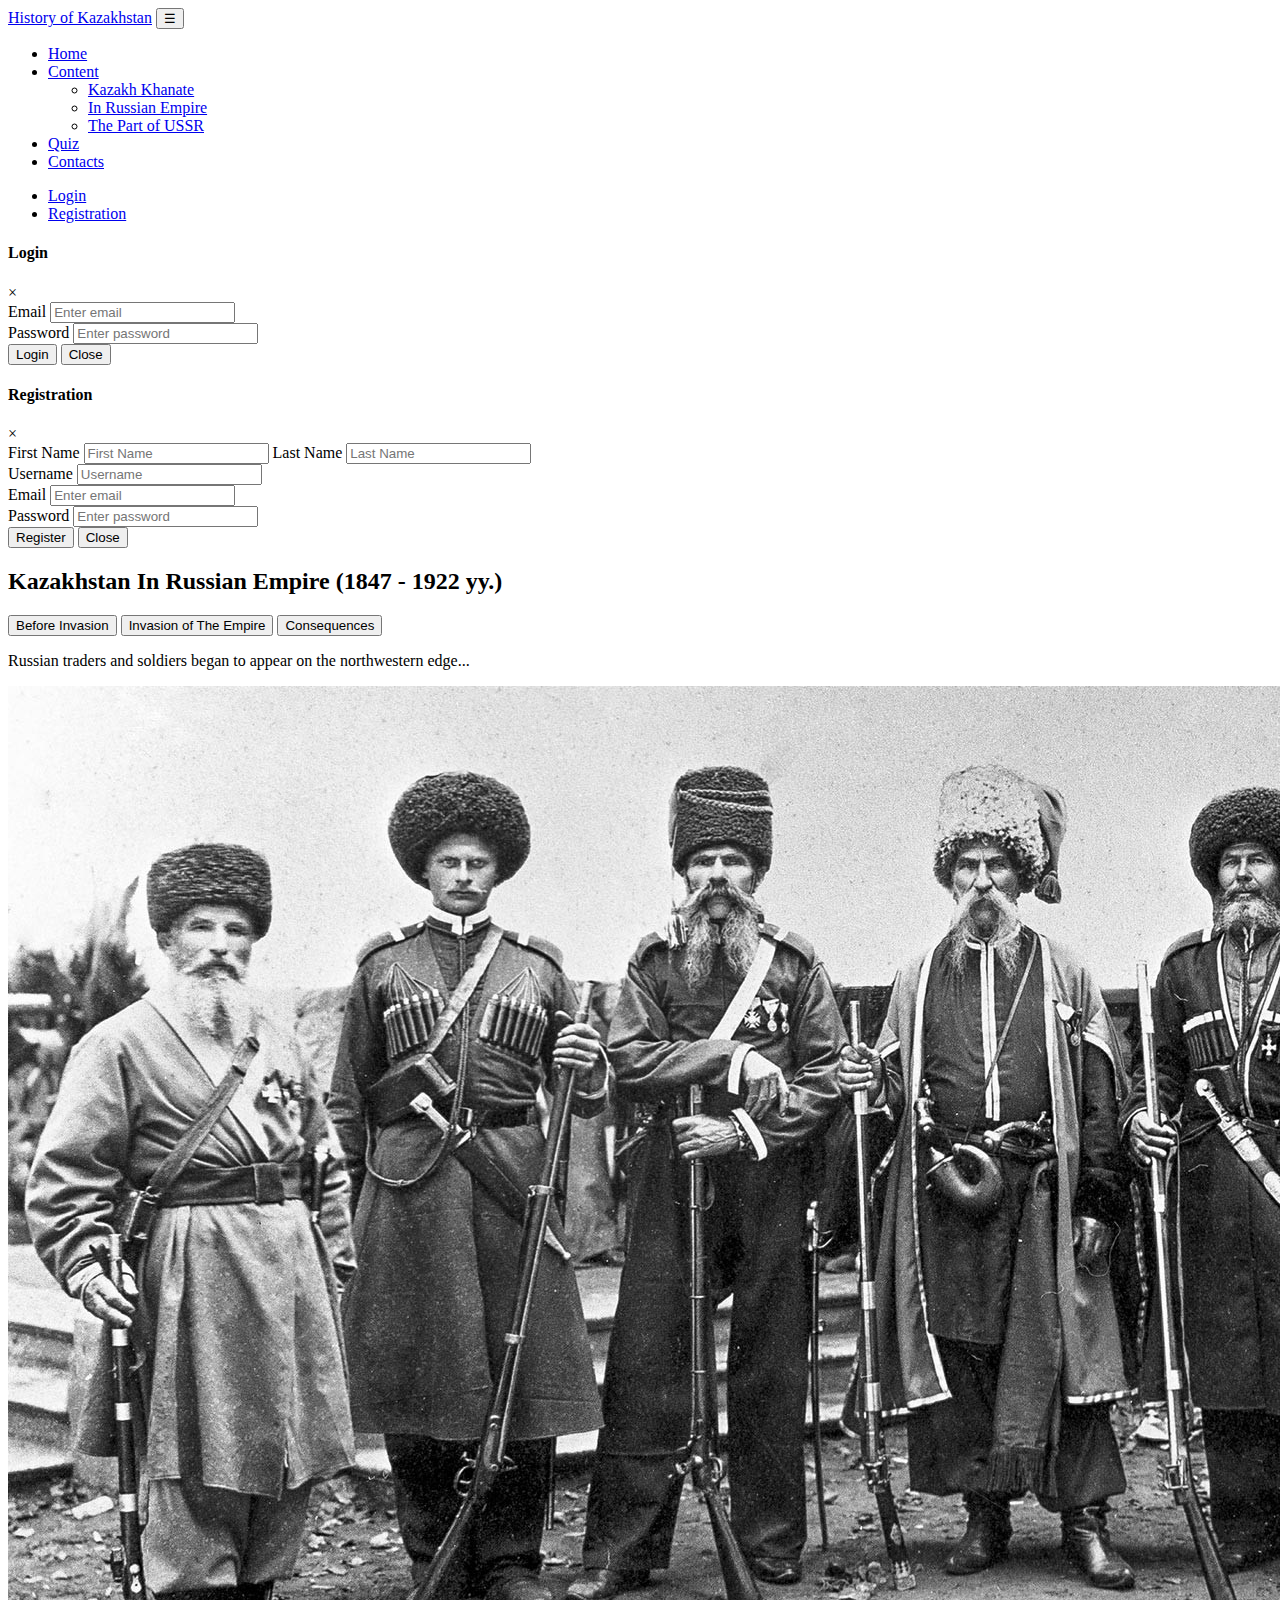
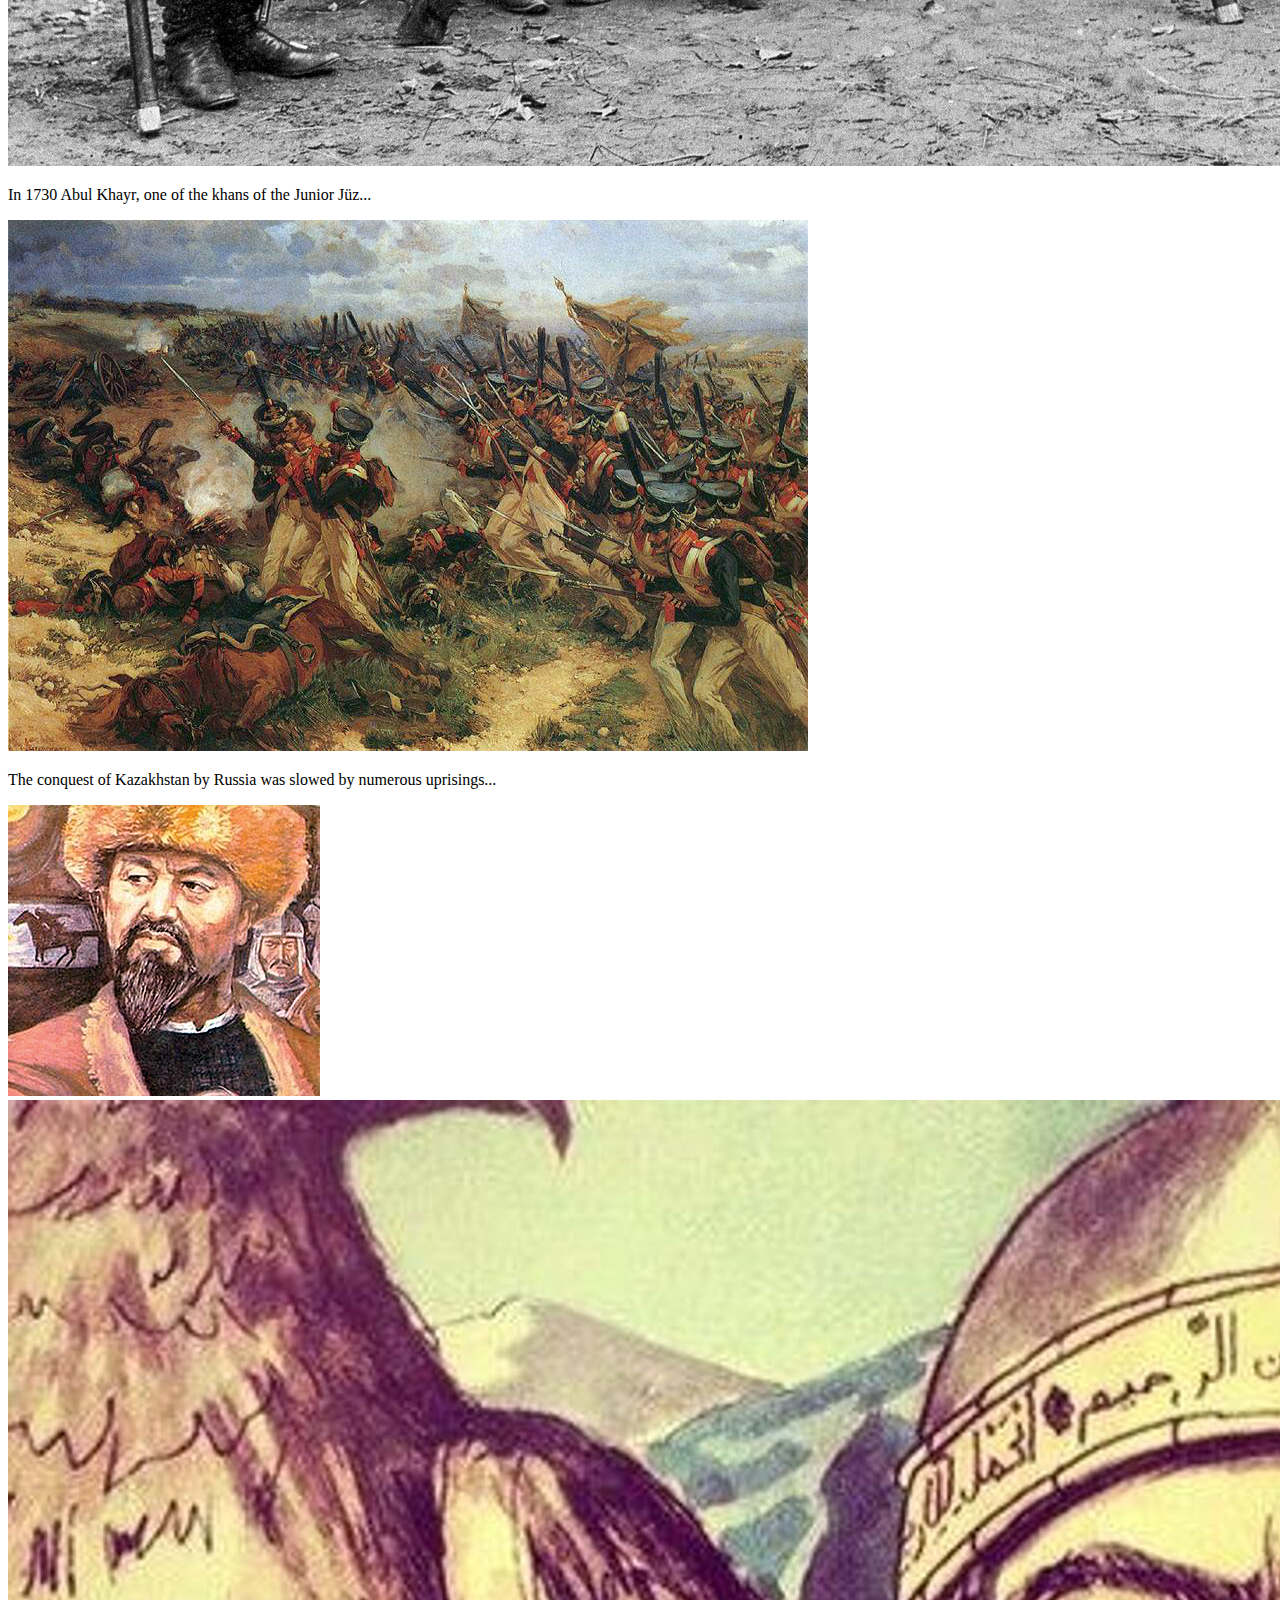
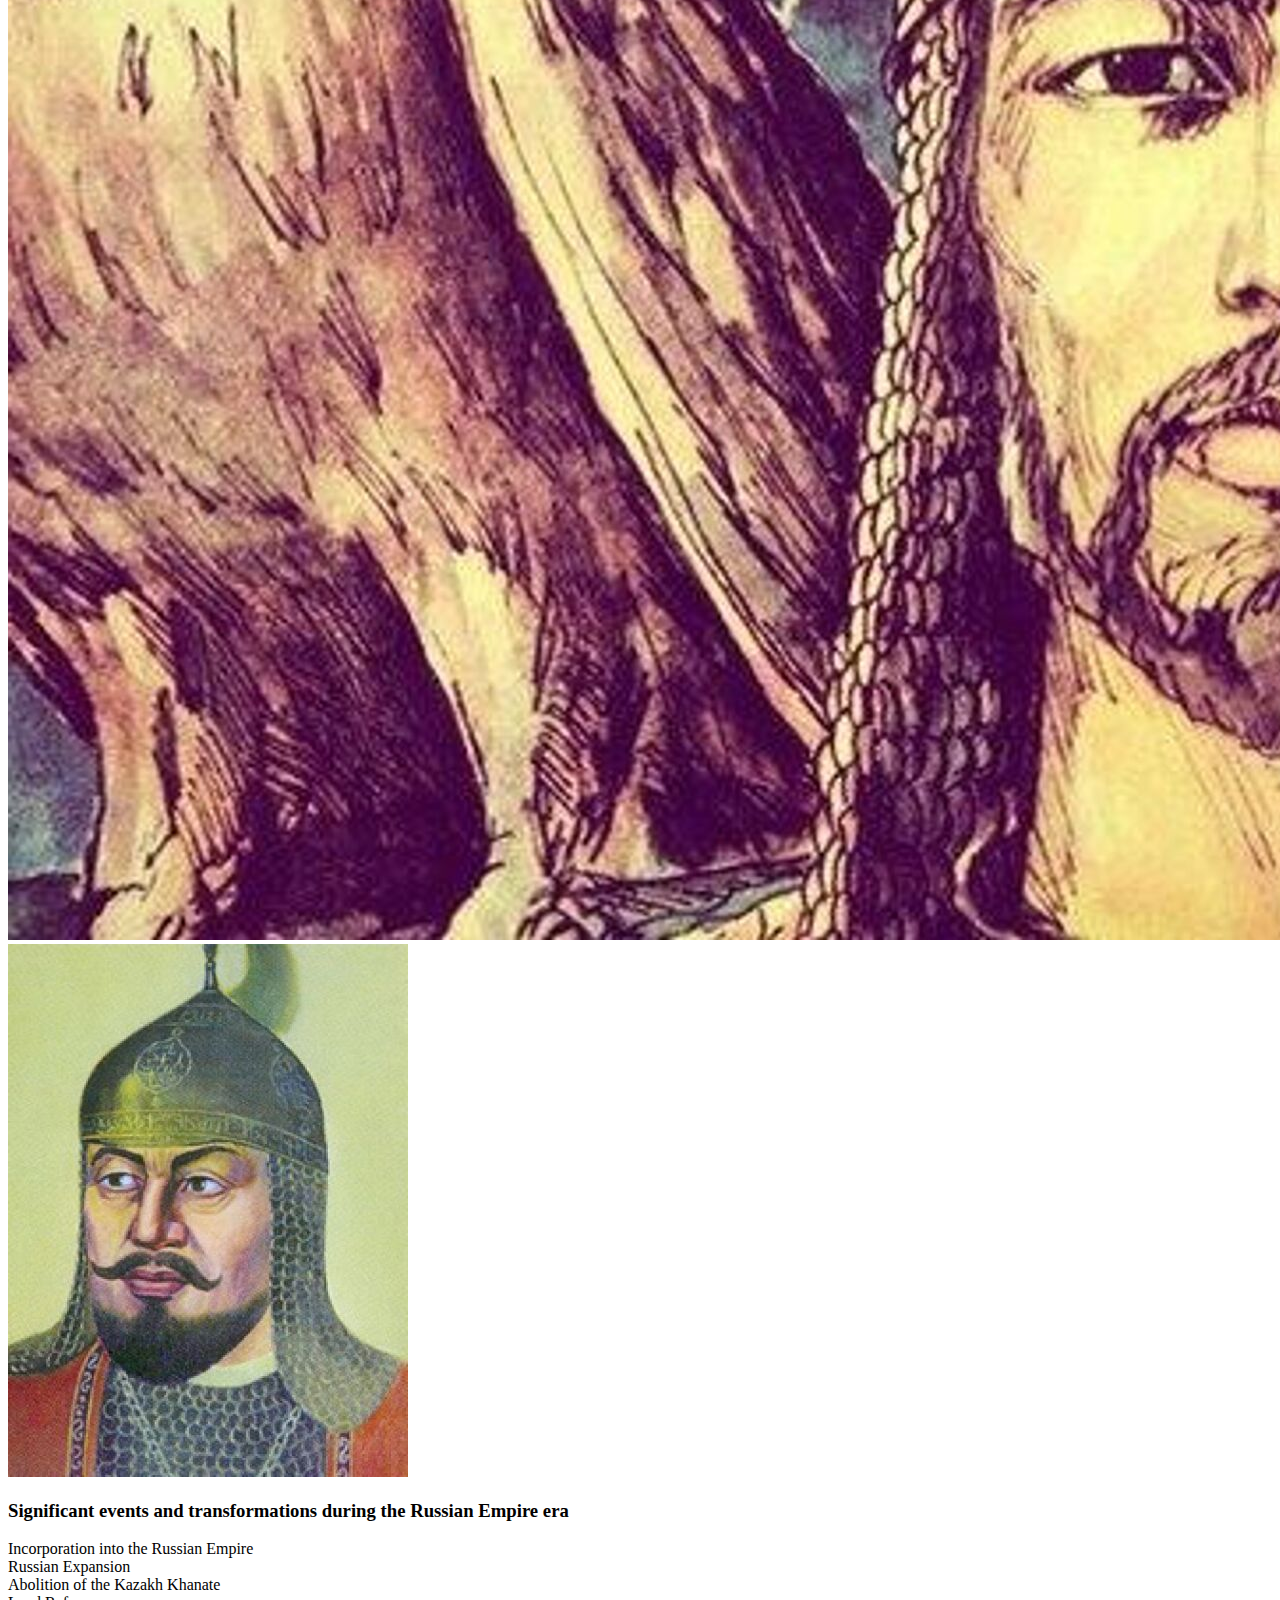
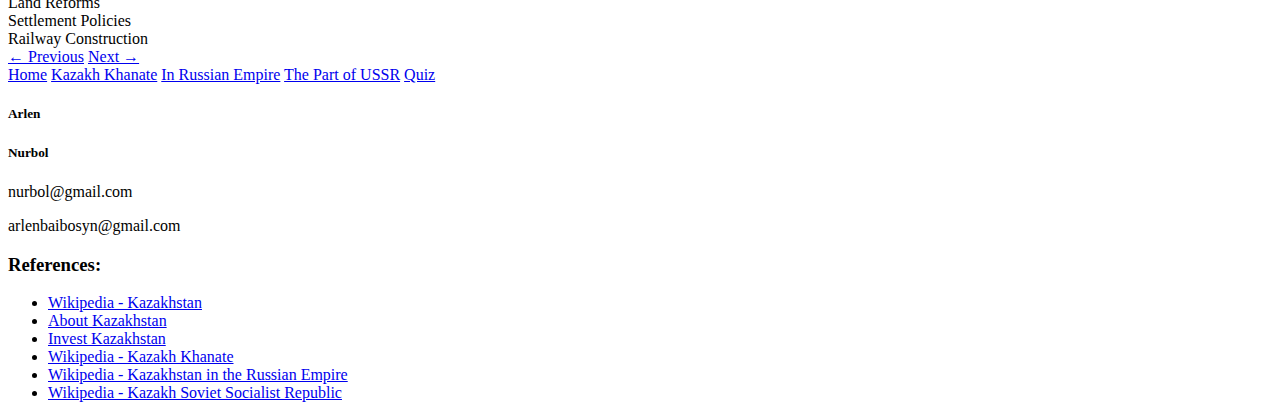
==== final_project/AITY-Web_FrontEnd-Final_Project-main/inRussianEmpire.html @ cf8a4449 "Add files via upload" ====
<!DOCTYPE html>
<html lang="en">
  <head>
    <meta charset="UTF-8" />
    <meta name="viewport" content="width=device-width, initial-scale=1.0" />
    <link rel="stylesheet" href="style.css" />
    <link rel="icon" href="media/img/favicon.png" type="image/ico" />
    <title>In Russian Empire</title>
  </head>
  <body>
    <nav class="navbar">
      <div class="container">
        <a class="navbar-brand" href="index.html">History of Kazakhstan</a>
        <button class="navbar-toggler" onclick="toggleNav()">☰</button>
        <div class="navbar-collapse" id="navbarNav">
          <ul class="navbar-nav">
            <li><a href="index.html">Home</a></li>
            <li class="dropdown">
              <a href="#" class="dropdown-toggle" onclick="toggleDropdown()"
                >Content</a
              >
              <ul class="dropdown-menu">
                <li><a href="kazakhKhanate.html">Kazakh Khanate</a></li>
                <li>
                  <a href="inRussianEmpire.html" class="active"
                    >In Russian Empire</a
                  >
                </li>
                <li><a href="partOfUSSR.html">The Part of USSR</a></li>
              </ul>
            </li>
            <li><a href="quiz.html">Quiz</a></li>
            <li><a href="#contact">Contacts</a></li>
          </ul>
          <ul class="navbar-nav">
            <li><a href="#" onclick="openModal('loginModal')">Login</a></li>
            <li>
              <a href="#" onclick="openModal('registerModal')">Registration</a>
            </li>
          </ul>
        </div>
      </div>
    </nav>

    <!-- Login Modal -->
    <div class="modal" id="loginModal">
      <div class="modal-content">
        <div class="modal-header">
          <h4>Login</h4>
          <span class="close" onclick="closeModal('loginModal')">&times;</span>
        </div>
        <form>
          <div class="modal-body">
            <div class="form-group">
              <label for="email">Email</label>
              <input type="text" id="email" placeholder="Enter email" />
            </div>
            <div class="form-group">
              <label for="pwd">Password</label>
              <input type="password" id="pwd" placeholder="Enter password" />
            </div>
          </div>
          <div class="modal-footer">
            <input type="submit" value="Login" class="btn-primary" />
            <button
              type="button"
              class="btn-danger"
              onclick="closeModal('loginModal')"
            >
              Close
            </button>
          </div>
        </form>
      </div>
    </div>

    <!-- Registration Modal -->
    <div class="modal" id="registerModal">
      <div class="modal-content">
        <div class="modal-header">
          <h4>Registration</h4>
          <span class="close" onclick="closeModal('registerModal')"
            >&times;</span
          >
        </div>
        <form>
          <div class="modal-body">
            <div class="form-group">
              <label>First Name</label>
              <input type="text" placeholder="First Name" />
              <label>Last Name</label>
              <input type="text" placeholder="Last Name" />
            </div>
            <div class="form-group">
              <label>Username</label>
              <input type="text" placeholder="Username" />
            </div>
            <div class="form-group">
              <label for="email">Email</label>
              <input type="text" id="email" placeholder="Enter email" />
            </div>
            <div class="form-group">
              <label for="pwd">Password</label>
              <input type="password" id="pwd" placeholder="Enter password" />
            </div>
          </div>
          <div class="modal-footer">
            <input type="submit" value="Register" class="btn-primary" />
            <button
              type="button"
              class="btn-danger"
              onclick="closeModal('registerModal')"
            >
              Close
            </button>
          </div>
        </form>
      </div>
    </div>

    <section class="content-section">
      <h2>Kazakhstan In Russian Empire (1847 - 1922 yy.)</h2>
      <div class="tabs">
        <button
          class="tab-button active"
          onclick="openTab(event, 'beforeInvasion')"
        >
          Before Invasion
        </button>
        <button
          class="tab-button"
          onclick="openTab(event, 'invasionOfTheEmpire')"
        >
          Invasion of The Empire
        </button>
        <button class="tab-button" onclick="openTab(event, 'consequences')">
          Consequences
        </button>
      </div>
      <div id="beforeInvasion" class="tab-content active">
        <p>
          Russian traders and soldiers began to appear on the northwestern
          edge...
        </p>
        <img src="media/img/cossacks.jpg" alt="Cossacks" />
      </div>
      <div id="invasionOfTheEmpire" class="tab-content">
        <p>In 1730 Abul Khayr, one of the khans of the Junior Jüz...</p>
        <img
          src="media/img/soldiers in russian empire.jpg"
          alt="Soldiers in Russian Empire"
        />
      </div>
      <div id="consequences" class="tab-content">
        <p>
          The conquest of Kazakhstan by Russia was slowed by numerous
          uprisings...
        </p>
        <div class="gallery">
          <img src="media/img/Isatay Taymanuly.png" alt="Isatay Taymanuly" />
          <img
            src="media/img/Makhambet Utemisuly.jpg"
            alt="Makhambet Utemisuly"
          />
          <img src="media/img/Eset Kotibaruli.jpg" alt="Eset Kotibaruli" />
        </div>
      </div>
      <div class="events">
        <h3>
          Significant events and transformations during the Russian Empire era
        </h3>
        <div class="event-card">Incorporation into the Russian Empire</div>
        <div class="event-card">Russian Expansion</div>
        <div class="event-card">Abolition of the Kazakh Khanate</div>
        <div class="event-card">Land Reforms</div>
        <div class="event-card">Settlement Policies</div>
        <div class="event-card">Railway Construction</div>
      </div>
      <div class="navigation-buttons">
        <a href="kazakhKhanate.html" class="btn">← Previous</a>
        <a href="partOfUSSR.html" class="btn">Next →</a>
      </div>
    </section>

    <footer>
      <div class="footer-content">
        <div class="nav-links">
          <a href="index.html">Home</a>
          <a href="kazakhKhanate.html">Kazakh Khanate</a>
          <a href="inRussianEmpire.html" class="active">In Russian Empire</a>
          <a href="partOfUSSR.html">The Part of USSR</a>
          <a href="quiz.html">Quiz</a>
        </div>
        <div class="contacts">
          <h5>Arlen</h5>
          <h5>Nurbol</h5>
          <p>nurbol@gmail.com</p>
          <p>arlenbaibosyn@gmail.com</p>
        </div>
        <div class="social-media">
          <a href="#" class="fa fa-facebook"></a>
          <a href="#" class="fa fa-twitter"></a>
          <a href="#" class="fa fa-instagram"></a>
          <a href="#" class="fa fa-reddit"></a>
        </div>
      </div>
      <div class="references">
        <h3>References:</h3>
        <ul>
          <li>
            <a href="https://en.wikipedia.org/wiki/Kazakhstan"
              >Wikipedia - Kazakhstan</a
            >
          </li>
          <li>
            <a href="https://aboutkazakhstan.com/about-kazakhstan-history"
              >About Kazakhstan</a
            >
          </li>
          <li>
            <a href="https://invest.gov.kz/ru/about-kazakhstan/info/"
              >Invest Kazakhstan</a
            >
          </li>
          <li>
            <a href="https://en.wikipedia.org/wiki/Kazakh_Khanate"
              >Wikipedia - Kazakh Khanate</a
            >
          </li>
          <li>
            <a
              href="https://en.wikipedia.org/wiki/Kazakhstan_in_the_Russian_Empire"
              >Wikipedia - Kazakhstan in the Russian Empire</a
            >
          </li>
          <li>
            <a
              href="https://en.wikipedia.org/wiki/Kazakh_Soviet_Socialist_Republic"
              >Wikipedia - Kazakh Soviet Socialist Republic</a
            >
          </li>
        </ul>
      </div>
    </footer>

    <script>
      function toggleNav() {
        const nav = document.getElementById("navbarNav");
        nav.classList.toggle("show");
      }

      function openModal(modalId) {
        document.getElementById(modalId).style.display = "block";
      }

      function closeModal(modalId) {
        document.getElementById(modalId).style.display = "none";
      }

      function toggleDropdown() {
        const dropdown = document.querySelector(".dropdown-menu");
        dropdown.classList.toggle("show");
      }

      function openTab(event, tabName) {
        const tabContents = document.querySelectorAll(".tab-content");
        tabContents.forEach((tab) => tab.classList.remove("active"));

        const tabButtons = document.querySelectorAll(".tab-button");
        tabButtons.forEach((button) => button.classList.remove("active"));

        document.getElementById(tabName).classList.add("active");
        event.currentTarget.classList.add("active");
      }
    </script>
  </body>
</html>
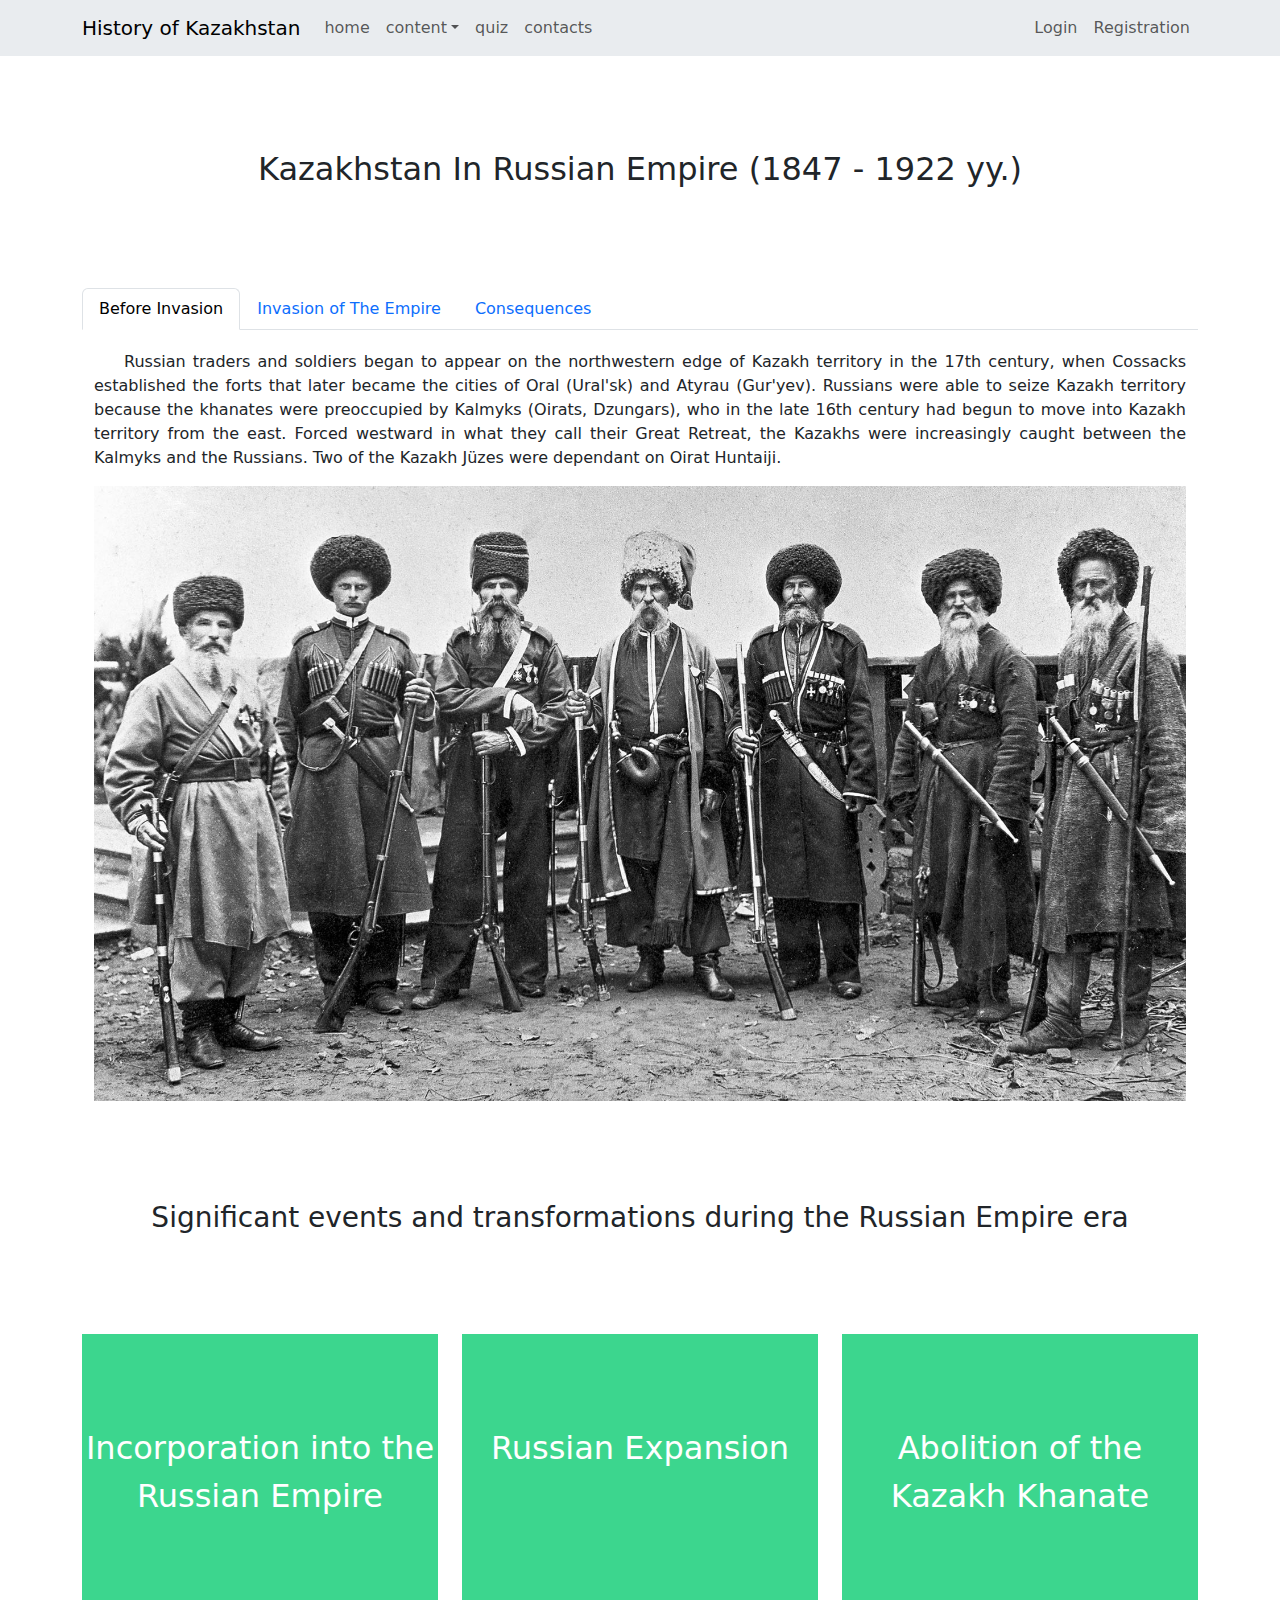
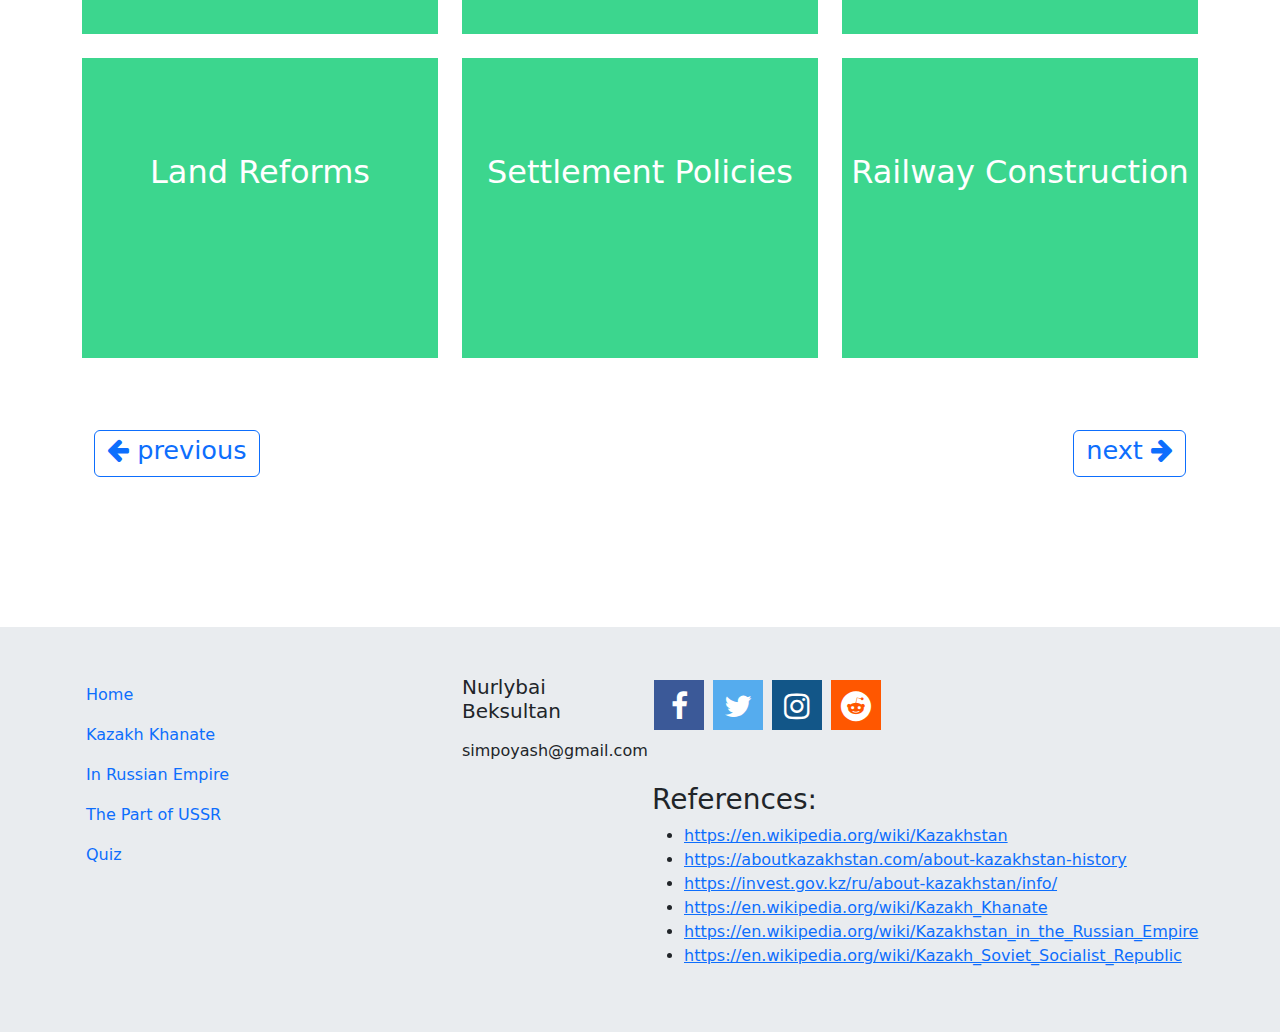
==== commit 2e48d6c8: "Add files via upload" ====
--- a/final_project/AITY-Web_FrontEnd-Final_Project-main/inRussianEmpire.html
+++ b/final_project/AITY-Web_FrontEnd-Final_Project-main/inRussianEmpire.html
@@ -1,277 +1,512 @@
 <!DOCTYPE html>
 <html lang="en">
-  <head>
-    <meta charset="UTF-8" />
-    <meta name="viewport" content="width=device-width, initial-scale=1.0" />
-    <link rel="stylesheet" href="style.css" />
-    <link rel="icon" href="media/img/favicon.png" type="image/ico" />
-    <title>In Russian Empire</title>
-  </head>
-  <body>
-    <nav class="navbar">
-      <div class="container">
-        <a class="navbar-brand" href="index.html">History of Kazakhstan</a>
-        <button class="navbar-toggler" onclick="toggleNav()">☰</button>
-        <div class="navbar-collapse" id="navbarNav">
-          <ul class="navbar-nav">
-            <li><a href="index.html">Home</a></li>
-            <li class="dropdown">
-              <a href="#" class="dropdown-toggle" onclick="toggleDropdown()"
-                >Content</a
-              >
-              <ul class="dropdown-menu">
-                <li><a href="kazakhKhanate.html">Kazakh Khanate</a></li>
-                <li>
-                  <a href="inRussianEmpire.html" class="active"
-                    >In Russian Empire</a
-                  >
-                </li>
-                <li><a href="partOfUSSR.html">The Part of USSR</a></li>
-              </ul>
-            </li>
-            <li><a href="quiz.html">Quiz</a></li>
-            <li><a href="#contact">Contacts</a></li>
-          </ul>
-          <ul class="navbar-nav">
-            <li><a href="#" onclick="openModal('loginModal')">Login</a></li>
-            <li>
-              <a href="#" onclick="openModal('registerModal')">Registration</a>
-            </li>
-          </ul>
-        </div>
-      </div>
-    </nav>
+	<head>
+		<meta charset="UTF-8" />
+		<meta name="viewport" content="width=device-width, initial-scale=1.0" />
+		<link
+			href="https://cdn.jsdelivr.net/npm/bootstrap@5.3.1/dist/css/bootstrap.min.css"
+			rel="stylesheet"
+		/>
+		<script src="https://cdn.jsdelivr.net/npm/bootstrap@5.3.1/dist/js/bootstrap.bundle.min.js"></script>
+		<link
+			rel="stylesheet"
+			href="https://cdnjs.cloudflare.com/ajax/libs/font-awesome/4.7.0/css/font-awesome.min.css"
+		/>
+		<script src="https://ajax.googleapis.com/ajax/libs/jquery/3.7.1/jquery.min.js"></script>
+		<link rel="stylesheet" href="media/inRussianEmpire.css" />
+		<link rel="icon" href="media/img/favicon.png" type="image/ico" />
+		<title>In Russian Empire</title>
+	</head>
+	<body>
+		<nav class="navbar fixed-top navbar-expand-lg bg-body-secondary">
+			<div class="container">
+				<a class="navbar-brand" href="index.html">History of Kazakhstan</a>
+				<button
+					class="navbar-toggler"
+					type="button"
+					data-bs-toggle="collapse"
+					data-bs-target="#navbarNav"
+				>
+					<span class="navbar-toggler-icon"></span>
+				</button>
+				<div
+					class="collapse navbar-collapse justify-content-between"
+					id="navbarNav"
+				>
+					<ul class="navbar-nav">
+						<li class="nav-item">
+							<a class="nav-link" href="index.html">home</a>
+						</li>
+						<li class="nav-item dropdown">
+							<a
+								class="nav-link dropdown-toggle"
+								href=""
+								data-bs-toggle="dropdown"
+								>content</a
+							>
+							<ul class="dropdown-menu">
+								<li>
+									<a class="dropdown-item" href="kazakhKhanate.html"
+										>Kazakh Khanate</a
+									>
+								</li>
+								<li><hr class="dropdown-divider" /></li>
+								<li>
+									<a class="dropdown-item active" href="inRussianEmpire.html"
+										>In Russian Empire</a
+									>
+								</li>
+								<li><hr class="dropdown-divider" /></li>
+								<li>
+									<a class="dropdown-item" href="partOfUSSR.html"
+										>The Part of USSR</a
+									>
+								</li>
+							</ul>
+						</li>
+						<li class="nav-item">
+							<a class="nav-link" href="quiz.html">quiz</a>
+						</li>
+						<li class="nav-item">
+							<a class="nav-link" href="#contact">contacts</a>
+						</li>
+					</ul>
+					<ul class="navbar-nav">
+						<li class="nav-item">
+							<a
+								class="nav-link"
+								data-bs-toggle="modal"
+								data-bs-target="#loginModal"
+								href="#"
+								>Login</a
+							>
+						</li>
+						<li class="nav-item">
+							<a
+								class="nav-link"
+								data-bs-toggle="modal"
+								data-bs-target="#registerModal"
+								href="#"
+								>Registration</a
+							>
+						</li>
+					</ul>
+				</div>
+			</div>
+		</nav>
+		<div class="modal fade" id="loginModal">
+			<div class="modal-dialog">
+				<div class="modal-content">
+					<div class="modal-header">
+						<h4 class="modal-title">Login</h4>
+						<button
+							type="button"
+							class="btn-close"
+							data-bs-dismiss="modal"
+						></button>
+					</div>
+					<form>
+						<div class="modal-body">
+							<div class="form-floating mb-3 mt-3">
+								<input
+									type="text"
+									class="form-control"
+									id="email"
+									placeholder="Enter email"
+									name="email"
+								/>
+								<label for="email">Email</label>
+							</div>
+							<div class="form-floating mt-3 mb-3">
+								<input
+									type="text"
+									class="form-control"
+									id="pwd"
+									placeholder="Enter password"
+									name="pswd"
+								/>
+								<label for="pwd">Password</label>
+							</div>
+						</div>
 
-    <!-- Login Modal -->
-    <div class="modal" id="loginModal">
-      <div class="modal-content">
-        <div class="modal-header">
-          <h4>Login</h4>
-          <span class="close" onclick="closeModal('loginModal')">&times;</span>
-        </div>
-        <form>
-          <div class="modal-body">
-            <div class="form-group">
-              <label for="email">Email</label>
-              <input type="text" id="email" placeholder="Enter email" />
-            </div>
-            <div class="form-group">
-              <label for="pwd">Password</label>
-              <input type="password" id="pwd" placeholder="Enter password" />
-            </div>
-          </div>
-          <div class="modal-footer">
-            <input type="submit" value="Login" class="btn-primary" />
-            <button
-              type="button"
-              class="btn-danger"
-              onclick="closeModal('loginModal')"
-            >
-              Close
-            </button>
-          </div>
-        </form>
-      </div>
-    </div>
+						<div class="d-flex modal-footer justify-content-between">
+							<input
+								type="submit"
+								class="form-control text-bg-primary"
+								value="login"
+								style="width: 80px"
+							/>
+							<button
+								type="button"
+								class="btn btn-danger"
+								data-bs-dismiss="modal"
+							>
+								Close
+							</button>
+						</div>
+					</form>
+				</div>
+			</div>
+		</div>
+		<div class="modal fade" id="registerModal">
+			<div class="modal-dialog">
+				<div class="modal-content">
+					<div class="modal-header">
+						<h4 class="modal-title">Registration</h4>
+						<button
+							type="button"
+							class="btn-close"
+							data-bs-dismiss="modal"
+						></button>
+					</div>
+					<form>
+						<div class="modal-body">
+							<div class="input-group mb-3">
+								<span class="input-group-text">Person</span>
+								<input
+									type="text"
+									class="form-control"
+									placeholder="First Name"
+								/>
+								<input
+									type="text"
+									class="form-control"
+									placeholder="Last Name"
+								/>
+							</div>
+							<div class="input-group mb-3">
+								<span class="input-group-text">@</span>
+								<input
+									type="text"
+									class="form-control"
+									placeholder="Username"
+								/>
+							</div>
+							<div class="form-floating mb-3 mt-3">
+								<input
+									type="text"
+									class="form-control"
+									id="email"
+									placeholder="Enter email"
+									name="email"
+								/>
+								<label for="email">Email</label>
+							</div>
+							<div class="form-floating mt-3 mb-3">
+								<input
+									type="text"
+									class="form-control"
+									id="pwd"
+									placeholder="Enter password"
+									name="pswd"
+								/>
+								<label for="pwd">Password</label>
+							</div>
+						</div>
 
-    <!-- Registration Modal -->
-    <div class="modal" id="registerModal">
-      <div class="modal-content">
-        <div class="modal-header">
-          <h4>Registration</h4>
-          <span class="close" onclick="closeModal('registerModal')"
-            >&times;</span
-          >
-        </div>
-        <form>
-          <div class="modal-body">
-            <div class="form-group">
-              <label>First Name</label>
-              <input type="text" placeholder="First Name" />
-              <label>Last Name</label>
-              <input type="text" placeholder="Last Name" />
-            </div>
-            <div class="form-group">
-              <label>Username</label>
-              <input type="text" placeholder="Username" />
-            </div>
-            <div class="form-group">
-              <label for="email">Email</label>
-              <input type="text" id="email" placeholder="Enter email" />
-            </div>
-            <div class="form-group">
-              <label for="pwd">Password</label>
-              <input type="password" id="pwd" placeholder="Enter password" />
-            </div>
-          </div>
-          <div class="modal-footer">
-            <input type="submit" value="Register" class="btn-primary" />
-            <button
-              type="button"
-              class="btn-danger"
-              onclick="closeModal('registerModal')"
-            >
-              Close
-            </button>
-          </div>
-        </form>
-      </div>
-    </div>
-
-    <section class="content-section">
-      <h2>Kazakhstan In Russian Empire (1847 - 1922 yy.)</h2>
-      <div class="tabs">
-        <button
-          class="tab-button active"
-          onclick="openTab(event, 'beforeInvasion')"
-        >
-          Before Invasion
-        </button>
-        <button
-          class="tab-button"
-          onclick="openTab(event, 'invasionOfTheEmpire')"
-        >
-          Invasion of The Empire
-        </button>
-        <button class="tab-button" onclick="openTab(event, 'consequences')">
-          Consequences
-        </button>
-      </div>
-      <div id="beforeInvasion" class="tab-content active">
-        <p>
-          Russian traders and soldiers began to appear on the northwestern
-          edge...
-        </p>
-        <img src="media/img/cossacks.jpg" alt="Cossacks" />
-      </div>
-      <div id="invasionOfTheEmpire" class="tab-content">
-        <p>In 1730 Abul Khayr, one of the khans of the Junior Jüz...</p>
-        <img
-          src="media/img/soldiers in russian empire.jpg"
-          alt="Soldiers in Russian Empire"
-        />
-      </div>
-      <div id="consequences" class="tab-content">
-        <p>
-          The conquest of Kazakhstan by Russia was slowed by numerous
-          uprisings...
-        </p>
-        <div class="gallery">
-          <img src="media/img/Isatay Taymanuly.png" alt="Isatay Taymanuly" />
-          <img
-            src="media/img/Makhambet Utemisuly.jpg"
-            alt="Makhambet Utemisuly"
-          />
-          <img src="media/img/Eset Kotibaruli.jpg" alt="Eset Kotibaruli" />
-        </div>
-      </div>
-      <div class="events">
-        <h3>
-          Significant events and transformations during the Russian Empire era
-        </h3>
-        <div class="event-card">Incorporation into the Russian Empire</div>
-        <div class="event-card">Russian Expansion</div>
-        <div class="event-card">Abolition of the Kazakh Khanate</div>
-        <div class="event-card">Land Reforms</div>
-        <div class="event-card">Settlement Policies</div>
-        <div class="event-card">Railway Construction</div>
-      </div>
-      <div class="navigation-buttons">
-        <a href="kazakhKhanate.html" class="btn">← Previous</a>
-        <a href="partOfUSSR.html" class="btn">Next →</a>
-      </div>
-    </section>
-
-    <footer>
-      <div class="footer-content">
-        <div class="nav-links">
-          <a href="index.html">Home</a>
-          <a href="kazakhKhanate.html">Kazakh Khanate</a>
-          <a href="inRussianEmpire.html" class="active">In Russian Empire</a>
-          <a href="partOfUSSR.html">The Part of USSR</a>
-          <a href="quiz.html">Quiz</a>
-        </div>
-        <div class="contacts">
-          <h5>Arlen</h5>
-          <h5>Nurbol</h5>
-          <p>nurbol@gmail.com</p>
-          <p>arlenbaibosyn@gmail.com</p>
-        </div>
-        <div class="social-media">
-          <a href="#" class="fa fa-facebook"></a>
-          <a href="#" class="fa fa-twitter"></a>
-          <a href="#" class="fa fa-instagram"></a>
-          <a href="#" class="fa fa-reddit"></a>
-        </div>
-      </div>
-      <div class="references">
-        <h3>References:</h3>
-        <ul>
-          <li>
-            <a href="https://en.wikipedia.org/wiki/Kazakhstan"
-              >Wikipedia - Kazakhstan</a
-            >
-          </li>
-          <li>
-            <a href="https://aboutkazakhstan.com/about-kazakhstan-history"
-              >About Kazakhstan</a
-            >
-          </li>
-          <li>
-            <a href="https://invest.gov.kz/ru/about-kazakhstan/info/"
-              >Invest Kazakhstan</a
-            >
-          </li>
-          <li>
-            <a href="https://en.wikipedia.org/wiki/Kazakh_Khanate"
-              >Wikipedia - Kazakh Khanate</a
-            >
-          </li>
-          <li>
-            <a
-              href="https://en.wikipedia.org/wiki/Kazakhstan_in_the_Russian_Empire"
-              >Wikipedia - Kazakhstan in the Russian Empire</a
-            >
-          </li>
-          <li>
-            <a
-              href="https://en.wikipedia.org/wiki/Kazakh_Soviet_Socialist_Republic"
-              >Wikipedia - Kazakh Soviet Socialist Republic</a
-            >
-          </li>
-        </ul>
-      </div>
-    </footer>
-
-    <script>
-      function toggleNav() {
-        const nav = document.getElementById("navbarNav");
-        nav.classList.toggle("show");
-      }
-
-      function openModal(modalId) {
-        document.getElementById(modalId).style.display = "block";
-      }
-
-      function closeModal(modalId) {
-        document.getElementById(modalId).style.display = "none";
-      }
-
-      function toggleDropdown() {
-        const dropdown = document.querySelector(".dropdown-menu");
-        dropdown.classList.toggle("show");
-      }
-
-      function openTab(event, tabName) {
-        const tabContents = document.querySelectorAll(".tab-content");
-        tabContents.forEach((tab) => tab.classList.remove("active"));
-
-        const tabButtons = document.querySelectorAll(".tab-button");
-        tabButtons.forEach((button) => button.classList.remove("active"));
-
-        document.getElementById(tabName).classList.add("active");
-        event.currentTarget.classList.add("active");
-      }
-    </script>
-  </body>
+						<div class="d-flex modal-footer justify-content-between">
+							<input
+								type="submit"
+								class="form-control text-bg-primary"
+								value="login"
+								style="width: 80px"
+							/>
+							<button
+								type="button"
+								class="btn btn-danger"
+								data-bs-dismiss="modal"
+							>
+								Close
+							</button>
+						</div>
+					</form>
+				</div>
+			</div>
+		</div>
+		<section class="container">
+			<div style="width: 100%; margin-bottom: 100px; text-align: center">
+				<h2>Kazakhstan In Russian Empire (1847 - 1922 yy.)</h2>
+			</div>
+			<ul class="nav nav-tabs">
+				<li class="nav-item">
+					<a class="nav-link active" data-bs-toggle="tab" href="#beforeInvasion"
+						>Before Invasion</a
+					>
+				</li>
+				<li class="nav-item">
+					<a class="nav-link" data-bs-toggle="tab" href="#invasionOfTheEmpire"
+						>Invasion of The Empire</a
+					>
+				</li>
+				<li class="nav-item">
+					<a class="nav-link" data-bs-toggle="tab" href="#consequences"
+						>Consequences</a
+					>
+				</li>
+			</ul>
+			<div class="tab-content">
+				<div class="tab-pane container active" id="beforeInvasion">
+					<p>
+						Russian traders and soldiers began to appear on the northwestern
+						edge of Kazakh territory in the 17th century, when Cossacks
+						established the forts that later became the cities of Oral (Ural'sk)
+						and Atyrau (Gur'yev). Russians were able to seize Kazakh territory
+						because the khanates were preoccupied by Kalmyks (Oirats, Dzungars),
+						who in the late 16th century had begun to move into Kazakh territory
+						from the east. Forced westward in what they call their Great
+						Retreat, the Kazakhs were increasingly caught between the Kalmyks
+						and the Russians. Two of the Kazakh Jüzes were dependant on Oirat
+						Huntaiji.
+					</p>
+					<img src="media/img/cossacks.jpg" alt="cossacks" width="100%" />
+				</div>
+				<div class="tab-pane container fade" id="invasionOfTheEmpire">
+					<p>
+						In 1730 Abul Khayr, one of the khans of the Junior Jüz, sought
+						Russian assistance. Although Abul Khayr's intent had been to form a
+						temporary alliance against the stronger Kalmyks, the Russians gained
+						permanent control of the Junior Jüz as a result of his decision.
+						Shortly thereafter the Middle Jüz's Khan Semeke agreed to suzerainty
+						under the same terms. Neither khan remained very loyal to the
+						Russians, but from this point Russian sovereigns began to assert the
+						right to appoint the khans of the Junior and Middle Jüzes and to
+						exert greater influence on them. The Kazakhs in turn began to view
+						the khanate with greater suspicion, as khans increasingly sought
+						Russian help against their rivals within the Khanate. Although the
+						Khanate recovered a degree of independence under Ablai from
+						1750-1778, his son failed to unite even the Middle Jüz, and in 1798,
+						the Russians attempted direct rule over the Middle Jüz, establishing
+						a tribunal at Petropavlovsk. In 1824, the Russians abolished the
+						khanate of the Middle Jüz. The Senior Jüz managed to remain
+						independent until the 1820s, when the expanding Kokand Khanate to
+						the south forced the Senior Jüz khans to choose Russian protection,
+						which seemed to be the lesser of two evils.
+					</p>
+					<img
+						src="media/img/soldiers in russian empire.jpg"
+						alt="soldiers in russian empire"
+						width="100%"
+					/>
+				</div>
+				<div class="tab-pane container fade" id="consequences">
+					<p>
+						The conquest of Kazakhstan by Russia was slowed by numerous
+						uprisings and wars in the 19th century. For example, uprisings of
+						Isatay Taymanuly and Makhambet Utemisuly in 1836–1838 and the war
+						led by Eset Kotibaruli in 1847–1858 were some of such events of
+						anti-colonial resistance.
+					</p>
+					<p>
+						In 1863 Russian Empire elaborated a new imperial policy, announced
+						in the Gorchakov Circular, asserting the right to annex
+						"troublesome" areas on the empire's borders. This policy led
+						immediately to the Russian conquest of the rest of Central Asia and
+						the creation of two administrative districts, the
+						General-Gubernatorstvo (Governor-Generalship) of Russian Turkestan
+						and that of the Steppe. Most of present-day Kazakhstan was in the
+						Steppe District, and parts of present-day southern Kazakhstan,
+						including Almaty (Verny), were in the Governor-Generalship.
+					</p>
+					<div class="row">
+						<div class="col-md-4">
+							<img
+								src="media/img/Isatay Taymanuly.png"
+								alt="Isatay Taymanuly"
+								width="100%"
+								height="400px"
+							/>
+						</div>
+						<div class="col-md-5">
+							<img
+								src="media/img/Makhambet Utemisuly.jpg"
+								alt="Makhambet Utemisuly"
+								width="100%"
+								height="400px"
+							/>
+						</div>
+						<div class="col-md-3">
+							<img
+								src="media/img/Eset Kotibaruli.jpg"
+								alt="Eset Kotibaruli"
+								width="100%"
+								height="400px"
+							/>
+						</div>
+					</div>
+				</div>
+			</div>
+			<div
+				style="
+					width: 100%;
+					margin-bottom: 100px;
+					margin-top: 100px;
+					text-align: center;
+				"
+			>
+				<h3>
+					Significant events and transformations during the Russian Empire era
+				</h3>
+			</div>
+			<div class="row">
+				<div class="col-lg-4 mb-4">
+					<div class="myCard">
+						<p>Incorporation into the Russian Empire</p>
+						<div class="overlay third">
+							<div class="text">
+								The process of incorporating the Kazakh territories into the
+								Russian Empire began in the 18th century. The Treaty of Uliassar
+								in 1731 formalized the suzerainty of the Russian Empire over the
+								Kazakh Khanate.
+							</div>
+						</div>
+					</div>
+				</div>
+				<div class="col-lg-4 mb-4">
+					<div class="myCard">
+						<p>Russian Expansion</p>
+						<div class="overlay third">
+							<div class="text">
+								Russian expansion into Central Asia continued throughout the
+								19th century. The Russian government aimed to control and
+								integrate the vast steppes of Kazakhstan, which were
+								strategically important for trade and security.
+							</div>
+						</div>
+					</div>
+				</div>
+				<div class="col-lg-4 mb-4">
+					<div class="myCard">
+						<p>Abolition of the Kazakh Khanate</p>
+						<div class="overlay third">
+							<div class="text">
+								In 1847, the Russian Empire officially abolished the Kazakh
+								Khanate. This marked the end of the traditional Kazakh political
+								structure, and the region came under direct imperial
+								administration.
+							</div>
+						</div>
+					</div>
+				</div>
+			</div>
+			<div class="row">
+				<div class="col-lg-4 mb-4">
+					<div class="myCard">
+						<p>Land Reforms</p>
+						<div class="overlay third">
+							<div class="text">
+								The Russian government introduced land reforms in Kazakhstan,
+								including the establishment of a new system of landownership.
+								This had significant consequences for the nomadic way of life of
+								the Kazakh people.
+							</div>
+						</div>
+					</div>
+				</div>
+				<div class="col-lg-4 mb-4">
+					<div class="myCard">
+						<p>Settlement Policies</p>
+						<div class="overlay third">
+							<div class="text">
+								To strengthen control and promote economic development, the
+								Russian Empire implemented settlement policies in Kazakhstan.
+								Russian and Ukrainian settlers were encouraged to move to the
+								region, leading to demographic changes.
+							</div>
+						</div>
+					</div>
+				</div>
+				<div class="col-lg-4 mb-4">
+					<div class="myCard">
+						<p>Railway Construction</p>
+						<div class="overlay third">
+							<div class="text">
+								The construction of the Trans-Aral Railway in the late 19th and
+								early 20th centuries connected Central Asia, including
+								Kazakhstan, to the broader Russian Empire. This had economic
+								implications, facilitating trade and transportation.
+							</div>
+						</div>
+					</div>
+				</div>
+			</div>
+			<div class="container d-flex justify-content-between mt-5">
+				<a href="kazakhKhanate.html" class="btn btn-outline-primary"
+					><i class="fa fa-solid fa-arrow-left"></i> previous</a
+				>
+				<a href="partOfUSSR.html" class="btn btn-outline-primary"
+					>next <i class="fa fa-solid fa-arrow-right"></i
+				></a>
+			</div>
+		</section>
+		<footer class="bg-body-secondary pt-5 pb-5" id="contact">
+			<div class="container">
+				<div class="row">
+					<ul class="col-lg-4 nav flex-column">
+						<li class="nav-item">
+							<a href="index.html" class="nav-link">Home</a>
+						</li>
+						<li class="nav-item">
+							<a href="kazakhKhanate.html" class="nav-link">Kazakh Khanate</a>
+						</li>
+						<li class="nav-item">
+							<a href="inRussianEmpire.html" class="nav-link active"
+								>In Russian Empire</a
+							>
+						</li>
+						<li class="nav-item">
+							<a href="partOfUSSR.html" class="nav-link">The Part of USSR</a>
+						</li>
+						<li class="nav-item">
+							<a href="quiz.html" class="nav-link">Quiz</a>
+						</li>
+					</ul>
+					<div class="col-lg-2 flex-column">
+						<h5 class="mb-3">Nurlybai Beksultan</h5>
+						<p>simpoyash@gmail.com</p>
+					</div>
+					<div class="col-lg-6 flex-column">
+						<a href="#" class="fa fa-facebook fa-lg"></a>
+						<a href="#" class="fa fa-twitter fa-lg"></a>
+						<a href="#" class="fa fa-instagram fa-lg"></a>
+						<a href="#" class="fa fa-reddit fa-lg"></a>
+						<h3 class="mt-5">References:</h3>
+						<ul>
+							<li>
+								<a href="https://en.wikipedia.org/wiki/Kazakhstan"
+									>https://en.wikipedia.org/wiki/Kazakhstan</a
+								>
+							</li>
+							<li>
+								<a href="https://aboutkazakhstan.com/about-kazakhstan-history"
+									>https://aboutkazakhstan.com/about-kazakhstan-history</a
+								>
+							</li>
+							<li>
+								<a href="https://invest.gov.kz/ru/about-kazakhstan/info/"
+									>https://invest.gov.kz/ru/about-kazakhstan/info/</a
+								>
+							</li>
+							<li>
+								<a href="https://en.wikipedia.org/wiki/Kazakh_Khanate"
+									>https://en.wikipedia.org/wiki/Kazakh_Khanate</a
+								>
+							</li>
+							<li>
+								<a
+									href="https://en.wikipedia.org/wiki/Kazakhstan_in_the_Russian_Empire"
+									>https://en.wikipedia.org/wiki/Kazakhstan_in_the_Russian_Empire</a
+								>
+							</li>
+							<li>
+								<a
+									href="https://en.wikipedia.org/wiki/Kazakh_Soviet_Socialist_Republic"
+									>https://en.wikipedia.org/wiki/Kazakh_Soviet_Socialist_Republic</a
+								>
+							</li>
+						</ul>
+					</div>
+				</div>
+			</div>
+		</footer>
+	</body>
 </html>
--- a/final_project/AITY-Web_FrontEnd-Final_Project-main/media/inRussianEmpire.css
+++ b/final_project/AITY-Web_FrontEnd-Final_Project-main/media/inRussianEmpire.css
@@ -0,0 +1,114 @@
+.clean {
+  clear: both;
+}
+
+@media only screen and (max-width: 1200px) {
+  #consequences img {
+    height: 250px;
+  }
+}
+@media only screen and (max-width: 767.5px) {
+  #consequences img {
+    height: 400px;
+  }
+}
+
+/* ---------------------------- section ----------------------------- */
+
+section {
+  padding-top: 150px;
+  padding-bottom: 150px;
+}
+
+section .tab-content p {
+  margin-top: 20px;
+  text-indent: 30px;
+  text-align: justify;
+  text-align-last: left;
+}
+
+section a.btn {
+  font-size: 1.6em;
+  padding-top: 0;
+}
+
+.mySectionImg {
+  position: relative;
+  background-image: url("img/jailau.avif");
+  background-size: cover;
+  background-repeat: no-repeat;
+  background-attachment: fixed;
+  background-position: 80% 0;
+  width: 100%;
+  height: 400px;
+}
+
+.myCard {
+  position: relative;
+  height: 300px;
+  padding-top: 90px;
+  background-color: #3cd68e;
+  text-align: center;
+}
+.overlay {
+  position: absolute;
+  bottom: 100%;
+  left: 0;
+  right: 0;
+  background-color: #008cba;
+  overflow: hidden;
+  width: 100%;
+  height: 0;
+  transition: 0.5s ease;
+}
+.myCard:hover .overlay {
+  bottom: 0;
+  height: 100%;
+}
+.text {
+  color: white;
+  position: absolute;
+  top: 20%;
+  left: 20%;
+  /*-webkit-transform: translate(-50%, -50%);
+    -ms-transform: translate(-50%, -50%);*/
+  transform: translate(-12%, 20%);
+  text-align: center;
+}
+
+.myCard p {
+  font-size: 2em;
+  color: white;
+}
+
+/* ---------------------------- footer ----------------------------- */
+
+footer .fa {
+  display: inline-block;
+  width: 50px;
+  height: 50px;
+  padding-top: 15px;
+  font-size: 30px;
+  text-align: center;
+  text-decoration: none;
+  margin: 5px 2px;
+}
+footer .fa:hover {
+  opacity: 0.7;
+}
+.fa-facebook {
+  background: #3b5998;
+  color: white;
+}
+.fa-twitter {
+  background: #55acee;
+  color: white;
+}
+.fa-instagram {
+  background: #125688;
+  color: white;
+}
+.fa-reddit {
+  background: #ff5700;
+  color: white;
+}
